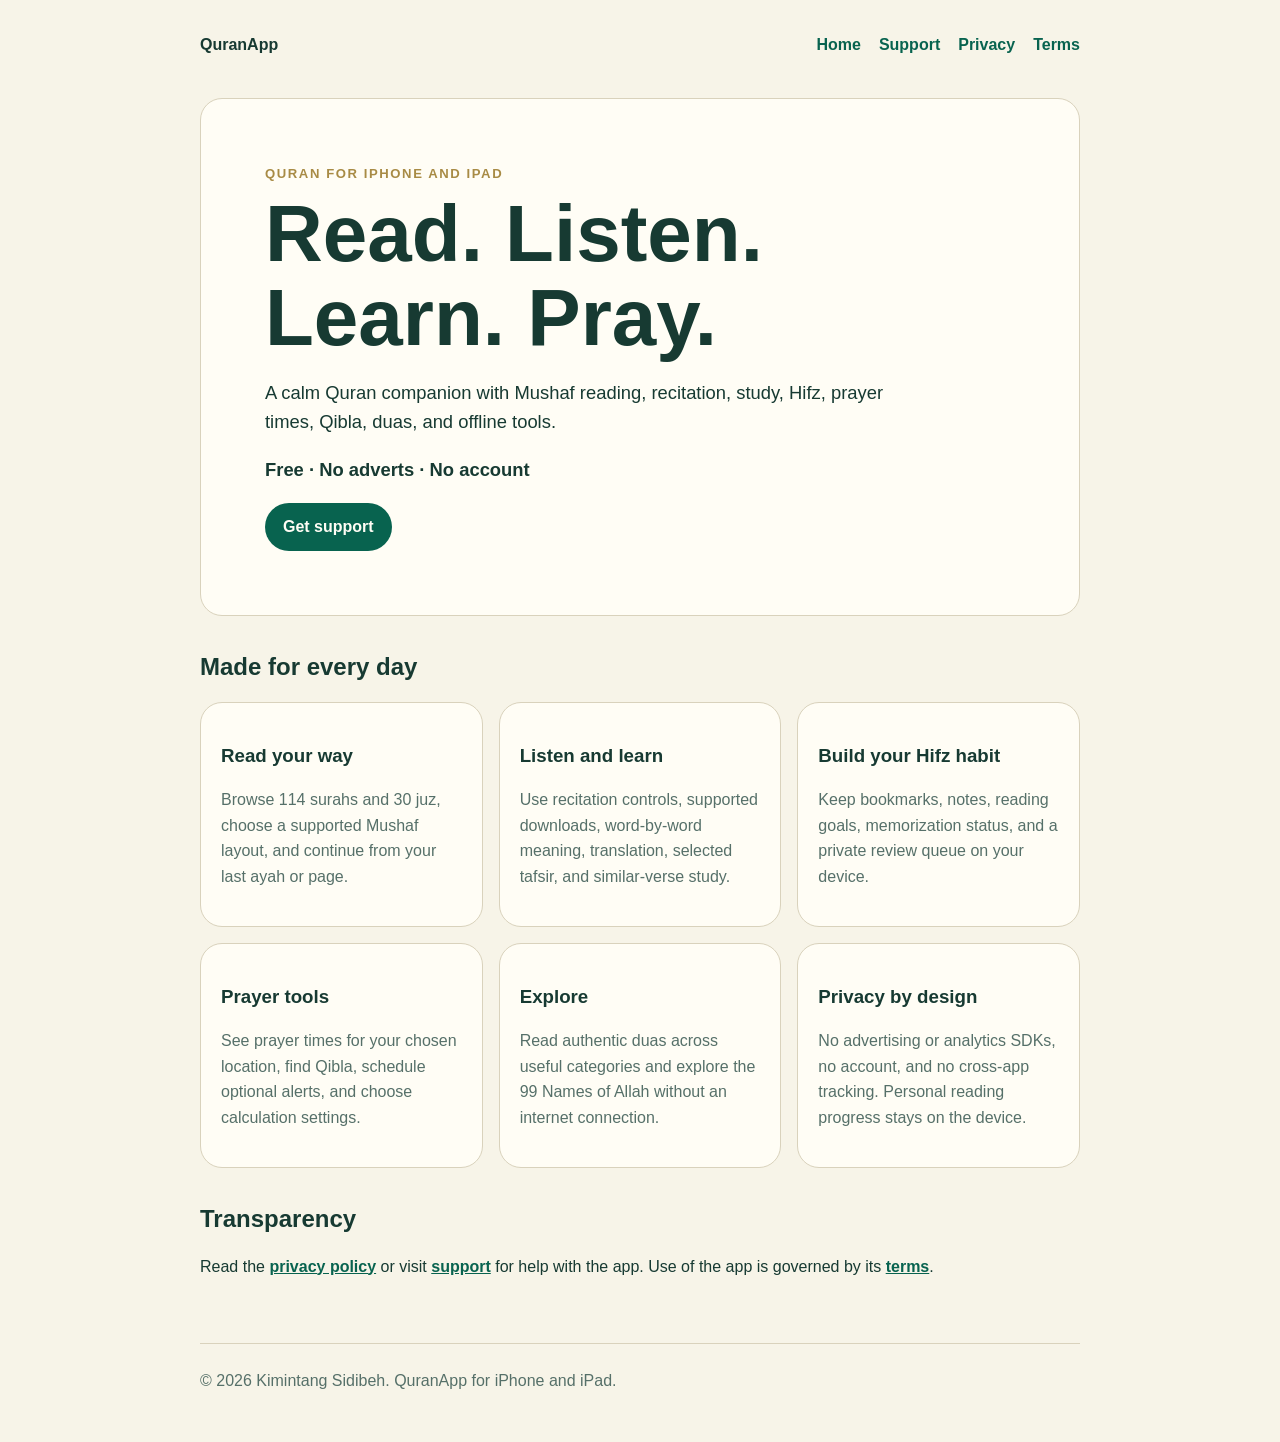
==== index.html @ df871254 "Publish QuranApp support site" ====
<!doctype html>
<html lang="en">
  <head>
    <meta charset="utf-8">
    <meta name="viewport" content="width=device-width, initial-scale=1">
    <meta
      name="description"
      content="Quran for iPhone and iPad: read, listen, learn, and keep daily worship tools together without adverts or an account."
    >
    <title>Quran for iPhone and iPad</title>
    <link rel="stylesheet" href="styles.css">
  </head>
  <body>
    <header>
      <nav aria-label="Main navigation">
        <strong>QuranApp</strong>
        <a href="index.html" aria-current="page">Home</a>
        <a href="support.html">Support</a>
        <a href="privacy-policy.html">Privacy</a>
        <a href="terms-of-use.html">Terms</a>
      </nav>
    </header>
    <main>
      <section class="hero">
        <div class="eyebrow">Quran for iPhone and iPad</div>
        <h1>Read. Listen. Learn. Pray.</h1>
        <p>
          A calm Quran companion with Mushaf reading, recitation, study, Hifz,
          prayer times, Qibla, duas, and offline tools.
        </p>
        <p><strong>Free · No adverts · No account</strong></p>
        <a class="button" href="support.html">Get support</a>
      </section>

      <h2>Made for every day</h2>
      <section class="grid" aria-label="App features">
        <article class="card">
          <h3>Read your way</h3>
          <p>
            Browse 114 surahs and 30 juz, choose a supported Mushaf layout, and
            continue from your last ayah or page.
          </p>
        </article>
        <article class="card">
          <h3>Listen and learn</h3>
          <p>
            Use recitation controls, supported downloads, word-by-word meaning,
            translation, selected tafsir, and similar-verse study.
          </p>
        </article>
        <article class="card">
          <h3>Build your Hifz habit</h3>
          <p>
            Keep bookmarks, notes, reading goals, memorization status, and a
            private review queue on your device.
          </p>
        </article>
        <article class="card">
          <h3>Prayer tools</h3>
          <p>
            See prayer times for your chosen location, find Qibla, schedule
            optional alerts, and choose calculation settings.
          </p>
        </article>
        <article class="card">
          <h3>Explore</h3>
          <p>
            Read authentic duas across useful categories and explore the 99
            Names of Allah without an internet connection.
          </p>
        </article>
        <article class="card">
          <h3>Privacy by design</h3>
          <p>
            No advertising or analytics SDKs, no account, and no cross-app
            tracking. Personal reading progress stays on the device.
          </p>
        </article>
      </section>

      <h2>Transparency</h2>
      <p>
        Read the <a href="privacy-policy.html">privacy policy</a> or visit
        <a href="support.html">support</a> for help with the app. Use of the app
        is governed by its <a href="terms-of-use.html">terms</a>.
      </p>
    </main>
    <footer>© 2026 Kimintang Sidibeh. QuranApp for iPhone and iPad.</footer>
  </body>
</html>
---- styles.css ----
:root {
  color-scheme: light dark;
  --background: #f7f4e8;
  --surface: #fffdf5;
  --text: #173a32;
  --muted: #567069;
  --accent: #08634f;
  --gold: #a88b45;
  --border: #d9d2bc;
}

@media (prefers-color-scheme: dark) {
  :root {
    --background: #092f28;
    --surface: #0d3a31;
    --text: #fffbed;
    --muted: #b8cbc4;
    --accent: #93d2ba;
    --gold: #d6bd78;
    --border: #315a50;
  }
}

* {
  box-sizing: border-box;
}

body {
  margin: 0;
  background: var(--background);
  color: var(--text);
  font-family: -apple-system, BlinkMacSystemFont, "Segoe UI", sans-serif;
  line-height: 1.6;
}

header,
main,
footer {
  width: min(880px, calc(100% - 40px));
  margin-inline: auto;
}

header {
  padding-block: 32px 16px;
}

nav {
  display: flex;
  flex-wrap: wrap;
  align-items: center;
  gap: 18px;
}

nav strong {
  margin-right: auto;
  color: var(--text);
}

a {
  color: var(--accent);
  font-weight: 600;
}

nav a {
  text-decoration: none;
}

main {
  padding-bottom: 48px;
}

.hero,
.card {
  border: 1px solid var(--border);
  border-radius: 22px;
  background: var(--surface);
}

.hero {
  padding: clamp(28px, 7vw, 64px);
  margin-block: 24px;
}

.hero p {
  max-width: 650px;
  font-size: 1.15rem;
}

.eyebrow {
  color: var(--gold);
  font-size: 0.82rem;
  font-weight: 800;
  letter-spacing: 0.12em;
  text-transform: uppercase;
}

h1 {
  margin-block: 8px 12px;
  font-size: clamp(2.5rem, 8vw, 5rem);
  line-height: 1.05;
}

h2 {
  margin-top: 36px;
  line-height: 1.25;
}

h3 {
  margin-bottom: 4px;
}

.grid {
  display: grid;
  grid-template-columns: repeat(auto-fit, minmax(230px, 1fr));
  gap: 16px;
}

.card {
  padding: 20px;
}

.card p {
  color: var(--muted);
}

.button {
  display: inline-block;
  border-radius: 999px;
  background: var(--accent);
  color: var(--surface);
  padding: 11px 18px;
  text-decoration: none;
}

footer {
  border-top: 1px solid var(--border);
  color: var(--muted);
  padding-block: 24px 48px;
}

code {
  overflow-wrap: anywhere;
}
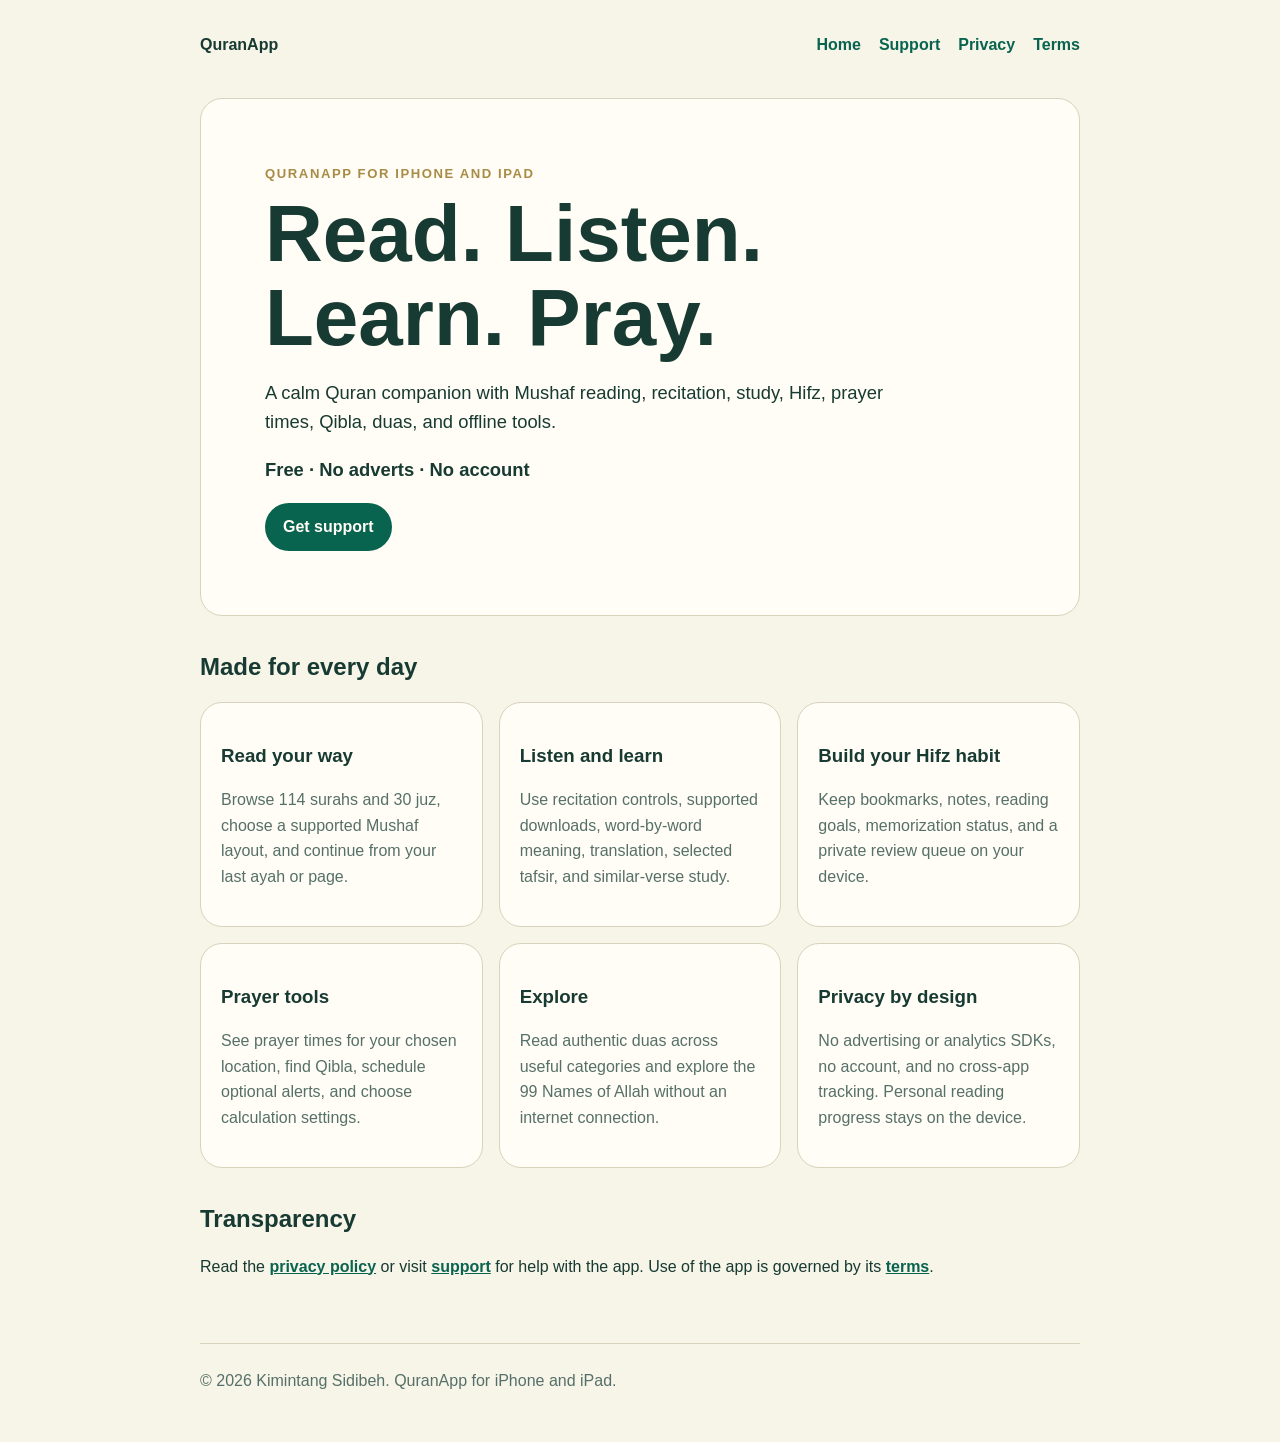
==== commit 7fed5986: "Refresh QuranApp branding" ====
--- a/index.html
+++ b/index.html
@@ -5,9 +5,9 @@
     <meta name="viewport" content="width=device-width, initial-scale=1">
     <meta
       name="description"
-      content="Quran for iPhone and iPad: read, listen, learn, and keep daily worship tools together without adverts or an account."
+      content="QuranApp for iPhone and iPad: read, listen, learn, and keep daily worship tools together without adverts or an account."
     >
-    <title>Quran for iPhone and iPad</title>
+    <title>QuranApp for iPhone and iPad</title>
     <link rel="stylesheet" href="styles.css">
   </head>
   <body>
@@ -22,7 +22,7 @@
     </header>
     <main>
       <section class="hero">
-        <div class="eyebrow">Quran for iPhone and iPad</div>
+        <div class="eyebrow">QuranApp for iPhone and iPad</div>
         <h1>Read. Listen. Learn. Pray.</h1>
         <p>
           A calm Quran companion with Mushaf reading, recitation, study, Hifz,
